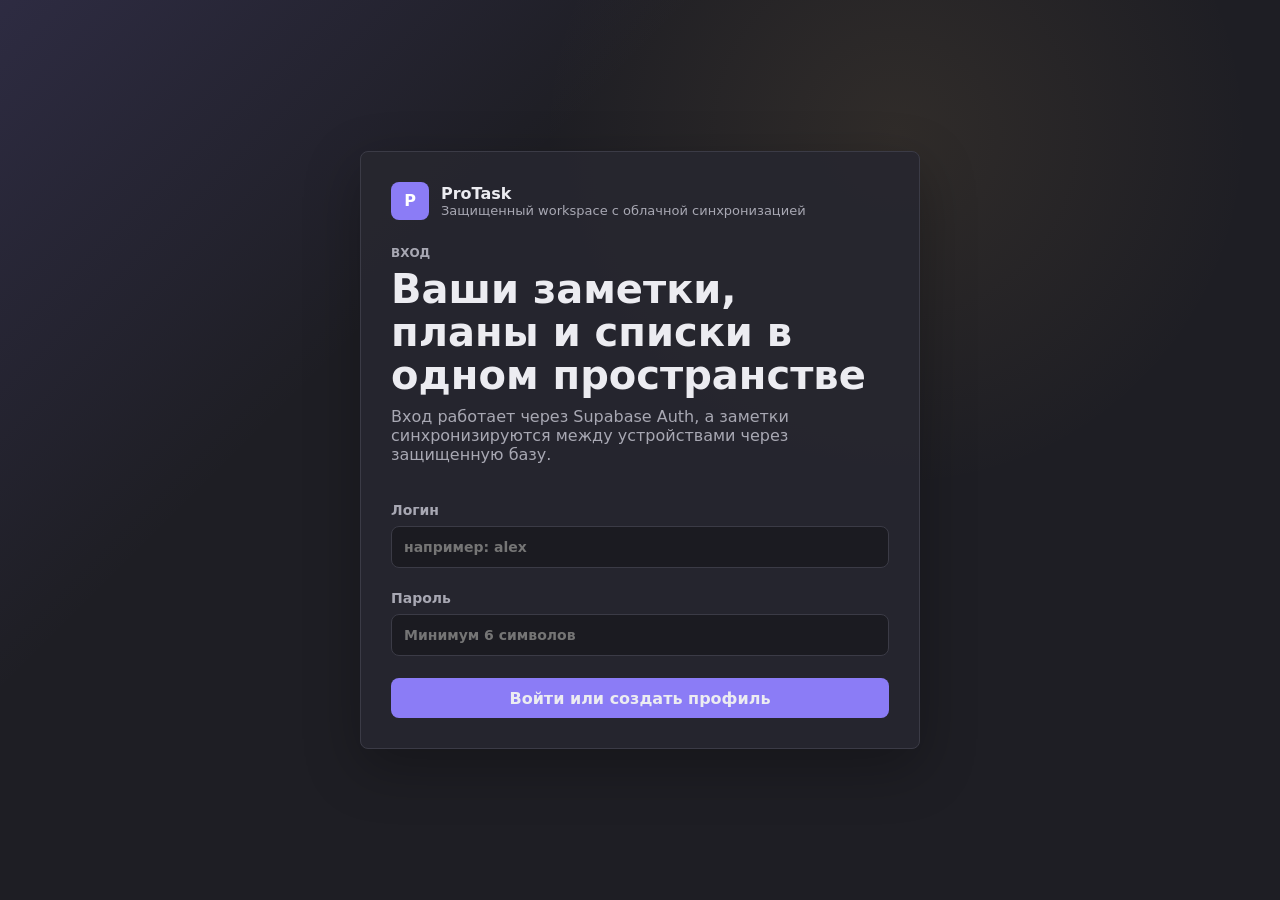
==== index.html @ 18181cb4 "Initial ProTask PWA" ====
<!doctype html>
<html lang="ru">
  <head>
    <meta charset="UTF-8" />
    <meta name="viewport" content="width=device-width, initial-scale=1.0" />
    <meta name="theme-color" content="#1e1e24" />
    <title>ProTask</title>
    <link rel="manifest" href="manifest.webmanifest" />
    <link rel="stylesheet" href="styles.css" />
  </head>
  <body>
    <section id="authView" class="auth-view">
      <form id="authForm" class="auth-form">
        <div class="brand auth-brand">
          <div class="brand-mark">P</div>
          <div>
            <strong>ProTask</strong>
            <span>Защищенный workspace с облачной синхронизацией</span>
          </div>
        </div>

        <div>
          <p class="eyebrow">Вход</p>
          <h1>Ваши заметки, планы и списки в одном пространстве</h1>
          <p class="muted">
            Вход работает через Supabase Auth, а заметки синхронизируются между устройствами через защищенную базу.
          </p>
        </div>

        <label>
          Логин
          <input id="loginInput" type="text" autocomplete="username" placeholder="например: alex" required />
        </label>
        <label>
          Пароль
          <input id="passwordInput" type="password" autocomplete="current-password" minlength="6" placeholder="Минимум 6 символов" required />
        </label>

        <button class="primary-button" type="submit">Войти или создать профиль</button>
      </form>
    </section>

    <div id="appShell" class="app-shell" hidden>
      <aside class="sidebar" aria-label="Заметки">
        <div class="brand">
          <div class="brand-mark">P</div>
          <div>
            <strong>ProTask</strong>
            <span id="syncStatus">Локальный режим</span>
          </div>
        </div>

        <div class="sidebar-actions">
          <button id="newNoteButton" class="primary-button" type="button">Новая заметка</button>
        </div>

        <nav id="noteList" class="note-list" aria-label="Список заметок"></nav>

        <section class="account-panel">
          <p>Профиль</p>
          <strong id="currentUserLabel">Гость</strong>
          <button id="syncNowButton" class="ghost-button" type="button">Синхронизировать</button>
          <button id="installButton" class="ghost-button" type="button" hidden>Установить приложение</button>
          <button id="logoutButton" class="ghost-button" type="button">Выйти</button>
        </section>
      </aside>

      <main class="workspace">
        <header class="topbar">
          <div class="title-group">
            <input id="noteTitleInput" class="note-title-input" type="text" aria-label="Название заметки" />
            <div class="note-meta">
              <strong id="noteTypeLabel">Заметка</strong>
              <span id="savedStatus">Сохранено локально</span>
              <span id="updatedAtLabel"></span>
            </div>
          </div>

          <div class="toolbar">
            <button id="deleteNoteButton" class="danger-button" type="button">Удалить</button>
          </div>
        </header>

        <section id="editorEmptyState" class="empty-state">
          <h2>Выберите или создайте заметку</h2>
          <p>При создании можно выбрать обычную заметку, интерактивный список или GTD-планировщик.</p>
        </section>

        <section id="editorPanel" class="editor-panel" hidden>
          <textarea id="textEditor" class="text-editor" aria-label="Текст заметки" spellcheck="true"></textarea>
          <div id="listEditor" class="list-editor" aria-label="Список задач" hidden></div>
          <div id="plannerEditor" class="planner-editor" aria-label="Планировщик GTD" hidden></div>
        </section>
      </main>
    </div>

    <div id="noteTypeDialog" class="dialog-backdrop" hidden>
      <section class="dialog" role="dialog" aria-modal="true" aria-labelledby="dialogTitle">
        <div class="dialog-header">
          <div>
            <p class="eyebrow">Новая заметка</p>
            <h2 id="dialogTitle">Что создаем?</h2>
          </div>
          <button id="closeDialogButton" class="icon-button" type="button" aria-label="Закрыть">×</button>
        </div>

        <div class="type-grid">
          <button class="type-card" data-create-type="note" type="button">
            <strong>Заметка</strong>
            <span>Чистое поле для текста, идей и набросков.</span>
          </button>
          <button class="type-card" data-create-type="list" type="button">
            <strong>Список</strong>
            <span>Строки с галочками: Enter сразу добавляет новый пункт.</span>
          </button>
          <button class="type-card" data-create-type="planner" type="button">
            <strong>Планировщик</strong>
            <span>GTD-доска с колонками и цветной важностью задач.</span>
          </button>
        </div>
      </section>
    </div>

    <script src="app.js" type="module"></script>
  </body>
</html>
---- styles.css ----
:root {
  color-scheme: dark;
  --bg: #1e1e24;
  --sidebar: #24242c;
  --sidebar-2: #2b2b34;
  --panel: #26262f;
  --panel-soft: #30303a;
  --ink: #ececf1;
  --muted: #a8a8b3;
  --line: #3b3b46;
  --brand: #8b7cf6;
  --brand-2: #6f62d9;
  --accent: #d0a85c;
  --danger: #d56b6b;
  --normal: #5ba97a;
  --important: #6f8edb;
  --priority: #e07aa8;
  --shadow: 0 18px 55px rgba(0, 0, 0, 0.28);
}

* {
  box-sizing: border-box;
}

[hidden] {
  display: none !important;
}

body {
  margin: 0;
  min-height: 100vh;
  background: var(--bg);
  color: var(--ink);
  font-family: Inter, ui-sans-serif, system-ui, -apple-system, BlinkMacSystemFont, "Segoe UI", sans-serif;
}

button,
input,
select,
textarea {
  font: inherit;
}

button {
  cursor: pointer;
}

.auth-view {
  display: grid;
  min-height: 100vh;
  place-items: center;
  padding: 24px;
  background:
    linear-gradient(135deg, rgba(139, 124, 246, 0.14), transparent 32%),
    radial-gradient(circle at 70% 15%, rgba(208, 168, 92, 0.1), transparent 30%),
    var(--bg);
}

.auth-form {
  display: grid;
  gap: 22px;
  width: min(560px, 100%);
  padding: 30px;
  border: 1px solid var(--line);
  border-radius: 8px;
  background: rgba(38, 38, 47, 0.92);
  box-shadow: var(--shadow);
}

.app-shell {
  display: grid;
  grid-template-columns: 310px minmax(0, 1fr);
  min-height: 100vh;
}

.sidebar {
  display: flex;
  flex-direction: column;
  gap: 18px;
  min-width: 0;
  padding: 18px;
  background: var(--sidebar);
  border-right: 1px solid var(--line);
}

.brand {
  display: flex;
  align-items: center;
  min-width: 0;
  gap: 12px;
}

.auth-brand {
  padding-bottom: 4px;
}

.brand-mark {
  display: grid;
  flex: 0 0 auto;
  place-items: center;
  width: 38px;
  height: 38px;
  border-radius: 8px;
  background: var(--brand);
  color: #fff;
  font-weight: 900;
}

.brand strong,
.brand span,
.account-panel strong {
  display: block;
  overflow: hidden;
  text-overflow: ellipsis;
  white-space: nowrap;
}

.brand span,
.muted,
.eyebrow,
.account-panel p,
.note-meta {
  color: var(--muted);
}

.brand span,
.note-meta,
.account-panel p {
  font-size: 13px;
}

.eyebrow {
  margin: 0 0 8px;
  font-size: 12px;
  font-weight: 800;
  letter-spacing: 0;
  text-transform: uppercase;
}

h1,
h2,
h3,
p {
  margin-top: 0;
}

h1 {
  margin-bottom: 10px;
  font-size: 40px;
  line-height: 1.08;
  letter-spacing: 0;
}

h2 {
  margin-bottom: 8px;
  font-size: 22px;
}

h3 {
  margin-bottom: 0;
  font-size: 15px;
}

label {
  display: grid;
  gap: 8px;
  color: var(--muted);
  font-size: 14px;
  font-weight: 700;
}

input,
select,
textarea {
  width: 100%;
  border: 1px solid var(--line);
  border-radius: 8px;
  background: #1b1b21;
  color: var(--ink);
}

input,
select {
  min-height: 42px;
  padding: 0 12px;
}

textarea {
  resize: none;
}

input:focus,
select:focus,
textarea:focus,
button:focus-visible {
  outline: 3px solid rgba(139, 124, 246, 0.28);
  outline-offset: 2px;
}

.primary-button,
.ghost-button,
.danger-button,
.icon-button,
.primary-link {
  min-height: 40px;
  border-radius: 8px;
  padding: 0 13px;
  border: 1px solid transparent;
  color: var(--ink);
  font-weight: 750;
}

.primary-button,
.primary-link {
  display: inline-grid;
  place-items: center;
  background: var(--brand);
  text-decoration: none;
}

.primary-button:hover,
.primary-link:hover {
  background: var(--brand-2);
}

.ghost-button {
  background: var(--panel-soft);
  border-color: var(--line);
}

.danger-button {
  background: rgba(213, 107, 107, 0.12);
  border-color: rgba(213, 107, 107, 0.42);
  color: #ffd6d6;
}

.icon-button {
  width: 40px;
  padding: 0;
  background: var(--panel-soft);
  border-color: var(--line);
  font-size: 24px;
  line-height: 1;
}

.sidebar-actions {
  display: grid;
}

.note-list {
  display: grid;
  gap: 6px;
  min-height: 0;
  overflow: auto;
  padding-right: 2px;
}

.note-item {
  display: grid;
  gap: 5px;
  width: 100%;
  min-height: 58px;
  padding: 10px;
  border: 1px solid transparent;
  border-radius: 8px;
  background: transparent;
  color: var(--ink);
  text-align: left;
}

.note-item:hover,
.note-item.active {
  background: var(--sidebar-2);
  border-color: var(--line);
}

.note-item strong,
.note-item span {
  overflow: hidden;
  text-overflow: ellipsis;
  white-space: nowrap;
}

.note-item span {
  color: var(--muted);
  font-size: 12px;
}

.account-panel {
  display: grid;
  gap: 10px;
  margin-top: auto;
  padding: 14px;
  border: 1px solid var(--line);
  border-radius: 8px;
  background: rgba(255, 255, 255, 0.03);
}

.account-panel p {
  margin: 0;
}

.workspace {
  display: grid;
  grid-template-rows: auto 1fr;
  min-width: 0;
  padding: 22px;
}

.topbar {
  display: grid;
  grid-template-columns: minmax(0, 1fr) auto;
  gap: 18px;
  align-items: start;
  padding-bottom: 18px;
  border-bottom: 1px solid var(--line);
}

.title-group {
  min-width: 0;
}

.note-title-input {
  min-height: 48px;
  padding: 0;
  border: 0;
  background: transparent;
  font-size: 34px;
  font-weight: 850;
  line-height: 1.1;
}

.note-title-input:focus {
  outline: none;
}

.note-meta {
  display: flex;
  flex-wrap: wrap;
  gap: 10px;
  min-height: 20px;
  margin-top: 2px;
}

.note-meta strong {
  color: var(--accent);
}

.toolbar {
  display: flex;
  flex-wrap: wrap;
  justify-content: flex-end;
  gap: 8px;
}

.editor-panel {
  min-height: 0;
  padding-top: 18px;
}

.text-editor {
  min-height: calc(100vh - 132px);
  padding: 20px;
  border-color: transparent;
  background: transparent;
  color: var(--ink);
  font-family: ui-monospace, SFMono-Regular, Menlo, Monaco, Consolas, "Liberation Mono", monospace;
  font-size: 15px;
  line-height: 1.65;
}

.text-editor:focus {
  border-color: var(--line);
  background: rgba(255, 255, 255, 0.02);
}

.list-editor {
  display: grid;
  gap: 8px;
  max-width: 900px;
}

.list-row {
  display: grid;
  grid-template-columns: 24px minmax(0, 1fr);
  gap: 10px;
  align-items: center;
  min-height: 44px;
}

.list-check {
  width: 20px;
  min-height: 20px;
  accent-color: var(--brand);
}

.list-text {
  min-height: 44px;
  border-color: transparent;
  background: transparent;
}

.list-text:focus {
  border-color: var(--line);
  background: rgba(255, 255, 255, 0.025);
}

.list-row:has(.list-check:checked) .list-text {
  color: var(--muted);
  text-decoration: line-through;
}

.planner-editor {
  display: grid;
  grid-template-columns: repeat(4, minmax(210px, 1fr));
  gap: 12px;
  align-items: start;
  min-height: calc(100vh - 150px);
  overflow-x: auto;
}

.planner-column {
  display: grid;
  grid-template-rows: auto minmax(120px, 1fr) auto;
  gap: 10px;
  min-height: calc(100vh - 160px);
  padding: 12px;
  border: 1px solid var(--line);
  border-radius: 8px;
  background: rgba(255, 255, 255, 0.025);
  transition: border-color 0.15s ease, background 0.15s ease;
}

.planner-column.drag-over {
  border-color: var(--brand);
  background: rgba(139, 124, 246, 0.1);
}

.planner-column header {
  display: flex;
  align-items: center;
  justify-content: space-between;
  gap: 10px;
}

.planner-column header span {
  display: grid;
  place-items: center;
  min-width: 26px;
  height: 26px;
  border-radius: 8px;
  background: var(--panel-soft);
  color: var(--muted);
  font-size: 13px;
  font-weight: 800;
}

.planner-cards {
  display: grid;
  align-content: start;
  gap: 8px;
}

.planner-card {
  display: grid;
  gap: 8px;
  padding: 0;
  border: 1px solid var(--line);
  border-left-width: 4px;
  border-radius: 8px;
  background: var(--panel);
  overflow: hidden;
  cursor: grab;
}

.planner-card.dragging {
  opacity: 0.55;
}

.planner-card.priority-normal {
  border-left-color: var(--normal);
}

.planner-card.priority-important {
  border-left-color: var(--important);
}

.planner-card.priority-priority {
  border-left-color: var(--priority);
}

.planner-card-summary {
  display: grid;
  width: 100%;
  min-height: 52px;
  padding: 10px;
  border: 0;
  background: transparent;
  color: var(--ink);
  cursor: grab;
  text-align: left;
}

.planner-card-title {
  overflow-wrap: anywhere;
}

.planner-card-details {
  display: grid;
  gap: 8px;
  padding: 0 10px 10px;
}

.priority-pills {
  display: grid;
  grid-template-columns: repeat(3, minmax(0, 1fr));
  gap: 6px;
}

.priority-pill {
  min-height: 32px;
  border: 1px solid var(--line);
  border-radius: 8px;
  background: var(--panel-soft);
  color: var(--ink);
  font-size: 12px;
  font-weight: 800;
}

.priority-pill.active {
  border-color: transparent;
}

.priority-pill.priority-normal.active {
  background: rgba(91, 169, 122, 0.35);
}

.priority-pill.priority-important.active {
  background: rgba(111, 142, 219, 0.38);
}

.priority-pill.priority-priority.active {
  background: rgba(224, 122, 168, 0.4);
}

.planner-card-text {
  min-height: 38px;
}

.planner-card-details .ghost-button,
.planner-card-details .danger-button {
  min-height: 34px;
}

.planner-add-form {
  display: grid;
  grid-template-columns: minmax(0, 1fr);
  gap: 8px;
}

.empty-state {
  align-self: center;
  justify-self: center;
  width: min(520px, 100%);
  padding: 34px;
  border: 1px dashed var(--line);
  border-radius: 8px;
  background: rgba(255, 255, 255, 0.025);
  text-align: center;
}

.dialog-backdrop {
  position: fixed;
  inset: 0;
  z-index: 10;
  display: grid;
  place-items: center;
  padding: 18px;
  background: rgba(11, 11, 14, 0.72);
  backdrop-filter: blur(8px);
}

.dialog {
  display: grid;
  gap: 18px;
  width: min(720px, 100%);
  padding: 22px;
  border: 1px solid var(--line);
  border-radius: 8px;
  background: var(--panel);
  box-shadow: var(--shadow);
}

.dialog-header {
  display: flex;
  justify-content: space-between;
  gap: 16px;
}

.type-grid {
  display: grid;
  grid-template-columns: repeat(3, minmax(0, 1fr));
  gap: 10px;
}

.type-card {
  display: grid;
  gap: 8px;
  min-height: 150px;
  padding: 16px;
  border: 1px solid var(--line);
  border-radius: 8px;
  background: var(--sidebar-2);
  color: var(--ink);
  text-align: left;
}

.type-card:hover {
  border-color: var(--brand);
  background: rgba(139, 124, 246, 0.12);
}

.type-card strong {
  font-size: 18px;
}

.type-card span {
  color: var(--muted);
  line-height: 1.45;
}

@media (max-width: 1080px) {
  .planner-editor {
    grid-template-columns: repeat(4, minmax(240px, 1fr));
  }
}

@media (max-width: 940px) {
  .app-shell {
    grid-template-columns: 1fr;
  }

  .sidebar {
    border-right: 0;
    border-bottom: 1px solid var(--line);
  }

  .note-list {
    grid-auto-flow: column;
    grid-auto-columns: minmax(180px, 1fr);
    overflow-x: auto;
  }

  .account-panel {
    margin-top: 0;
  }

  .topbar {
    grid-template-columns: 1fr;
  }

  .toolbar {
    justify-content: flex-start;
  }

  .text-editor {
    min-height: 50vh;
  }

  .planner-editor {
    min-height: 54vh;
  }

  .workspace {
    padding: 16px;
  }

  .type-grid {
    grid-template-columns: 1fr;
  }

  h1,
  .note-title-input {
    font-size: 30px;
  }
}
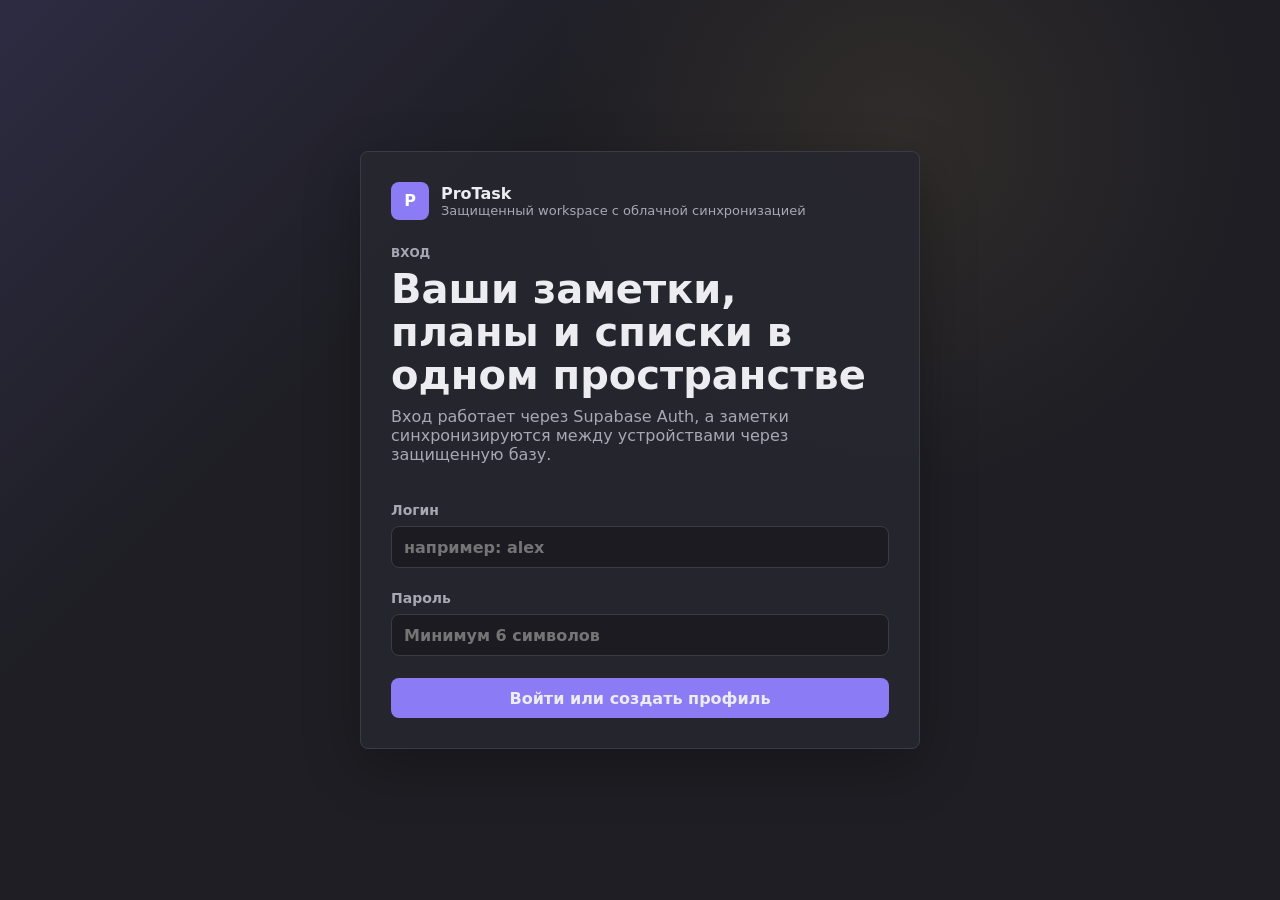
==== commit 379a8a9c: "Improve mobile navigation and note organization" ====
--- a/index.html
+++ b/index.html
@@ -41,6 +41,7 @@
     </section>
 
     <div id="appShell" class="app-shell" hidden>
+      <button id="menuButton" class="mobile-menu-button" type="button" aria-label="Открыть меню">☰</button>
       <aside class="sidebar" aria-label="Заметки">
         <div class="brand">
           <div class="brand-mark">P</div>
@@ -52,6 +53,7 @@
 
         <div class="sidebar-actions">
           <button id="newNoteButton" class="primary-button" type="button">Новая заметка</button>
+          <button id="newFolderButton" class="ghost-button" type="button">Новая папка</button>
         </div>
 
         <nav id="noteList" class="note-list" aria-label="Список заметок"></nav>
@@ -71,12 +73,17 @@
             <input id="noteTitleInput" class="note-title-input" type="text" aria-label="Название заметки" />
             <div class="note-meta">
               <strong id="noteTypeLabel">Заметка</strong>
+              <label class="folder-select-label">
+                Папка
+                <select id="folderSelect" aria-label="Папка заметки"></select>
+              </label>
               <span id="savedStatus">Сохранено локально</span>
               <span id="updatedAtLabel"></span>
             </div>
           </div>
 
           <div class="toolbar">
+            <button id="insertFoldButton" class="ghost-button" type="button">Свертка</button>
             <button id="deleteNoteButton" class="danger-button" type="button">Удалить</button>
           </div>
         </header>
@@ -88,6 +95,7 @@
 
         <section id="editorPanel" class="editor-panel" hidden>
           <textarea id="textEditor" class="text-editor" aria-label="Текст заметки" spellcheck="true"></textarea>
+          <div id="foldPreview" class="fold-preview" hidden></div>
           <div id="listEditor" class="list-editor" aria-label="Список задач" hidden></div>
           <div id="plannerEditor" class="planner-editor" aria-label="Планировщик GTD" hidden></div>
         </section>
--- a/styles.css
+++ b/styles.css
@@ -29,6 +29,7 @@
 body {
   margin: 0;
   min-height: 100vh;
+  overflow-x: hidden;
   background: var(--bg);
   color: var(--ink);
   font-family: Inter, ui-sans-serif, system-ui, -apple-system, BlinkMacSystemFont, "Segoe UI", sans-serif;
@@ -39,6 +40,7 @@
 select,
 textarea {
   font: inherit;
+  font-size: 16px;
 }
 
 button {
@@ -71,6 +73,10 @@
   display: grid;
   grid-template-columns: 310px minmax(0, 1fr);
   min-height: 100vh;
+}
+
+.mobile-menu-button {
+  display: none;
 }
 
 .sidebar {
@@ -245,6 +251,7 @@
 
 .sidebar-actions {
   display: grid;
+  gap: 8px;
 }
 
 .note-list {
@@ -253,6 +260,51 @@
   min-height: 0;
   overflow: auto;
   padding-right: 2px;
+}
+
+.folder-group {
+  display: grid;
+  gap: 5px;
+}
+
+.folder-group.drag-over {
+  outline: 2px solid rgba(139, 124, 246, 0.45);
+  outline-offset: 2px;
+  border-radius: 8px;
+}
+
+.folder-toggle {
+  display: grid;
+  grid-template-columns: auto minmax(0, 1fr);
+  gap: 8px;
+  align-items: center;
+  min-height: 34px;
+  padding: 0 8px;
+  border: 0;
+  border-radius: 8px;
+  background: transparent;
+  color: var(--muted);
+  text-align: left;
+}
+
+.folder-toggle:hover {
+  background: var(--sidebar-2);
+  color: var(--ink);
+}
+
+.folder-toggle strong {
+  overflow: hidden;
+  text-overflow: ellipsis;
+  white-space: nowrap;
+}
+
+.folder-notes {
+  display: grid;
+  gap: 5px;
+}
+
+.folder-group.collapsed .folder-notes {
+  display: none;
 }
 
 .note-item {
@@ -266,6 +318,10 @@
   background: transparent;
   color: var(--ink);
   text-align: left;
+}
+
+.note-item.dragging {
+  opacity: 0.55;
 }
 
 .note-item:hover,
@@ -342,6 +398,20 @@
   margin-top: 2px;
 }
 
+.folder-select-label {
+  display: grid;
+  grid-template-columns: auto 150px;
+  gap: 8px;
+  align-items: center;
+  color: var(--muted);
+  font-size: 13px;
+  font-weight: 700;
+}
+
+.folder-select-label select {
+  min-height: 30px;
+}
+
 .note-meta strong {
   color: var(--accent);
 }
@@ -359,7 +429,7 @@
 }
 
 .text-editor {
-  min-height: calc(100vh - 132px);
+  min-height: calc(70vh - 132px);
   padding: 20px;
   border-color: transparent;
   background: transparent;
@@ -367,6 +437,34 @@
   font-family: ui-monospace, SFMono-Regular, Menlo, Monaco, Consolas, "Liberation Mono", monospace;
   font-size: 15px;
   line-height: 1.65;
+}
+
+.fold-preview {
+  display: grid;
+  gap: 8px;
+  max-width: 900px;
+  margin-top: 14px;
+}
+
+.fold-block {
+  border: 1px solid var(--line);
+  border-radius: 8px;
+  background: rgba(255, 255, 255, 0.025);
+}
+
+.fold-block summary {
+  cursor: pointer;
+  padding: 12px 14px;
+  font-weight: 800;
+}
+
+.fold-block pre {
+  margin: 0;
+  padding: 0 14px 14px;
+  white-space: pre-wrap;
+  overflow-wrap: anywhere;
+  color: var(--muted);
+  font-family: inherit;
 }
 
 .text-editor:focus {
@@ -636,51 +734,100 @@
 }
 
 @media (max-width: 940px) {
+  body {
+    width: 100%;
+  }
+
   .app-shell {
     grid-template-columns: 1fr;
   }
 
   .sidebar {
-    border-right: 0;
-    border-bottom: 1px solid var(--line);
-  }
-
-  .note-list {
-    grid-auto-flow: column;
-    grid-auto-columns: minmax(180px, 1fr);
-    overflow-x: auto;
-  }
-
-  .account-panel {
-    margin-top: 0;
+    position: fixed;
+    inset: 0 auto 0 0;
+    z-index: 20;
+    width: min(86vw, 340px);
+    transform: translateX(-105%);
+    transition: transform 0.18s ease;
+    border-right: 1px solid var(--line);
+    border-bottom: 0;
+  }
+
+  .app-shell.menu-open .sidebar {
+    transform: translateX(0);
+  }
+
+  .app-shell.menu-open::after {
+    content: "";
+    position: fixed;
+    inset: 0;
+    z-index: 10;
+    background: rgba(0, 0, 0, 0.45);
+  }
+
+  .app-shell.menu-open .mobile-menu-button {
+    z-index: 30;
+  }
+
+  .mobile-menu-button {
+    position: fixed;
+    top: 12px;
+    left: 12px;
+    z-index: 9;
+    display: grid;
+    place-items: center;
+    width: 42px;
+    height: 42px;
+    border: 1px solid var(--line);
+    border-radius: 8px;
+    background: var(--panel);
+    color: var(--ink);
+    font-size: 22px;
   }
 
   .topbar {
     grid-template-columns: 1fr;
+    padding-left: 52px;
+  }
+
+  .text-editor {
+    min-height: 62vh;
+    padding: 12px 0;
+    font-size: 16px;
+  }
+
+  .planner-editor {
+    min-height: 54vh;
+  }
+
+  .workspace {
+    width: 100vw;
+    padding: 14px;
+  }
+
+  .type-grid {
+    grid-template-columns: 1fr;
+  }
+
+  h1,
+  .note-title-input {
+    font-size: 26px;
+  }
+
+  .note-title-input {
+    min-height: 38px;
+  }
+
+  .note-meta {
+    gap: 7px;
+  }
+
+  .folder-select-label {
+    grid-template-columns: 1fr;
+    width: 100%;
   }
 
   .toolbar {
     justify-content: flex-start;
   }
-
-  .text-editor {
-    min-height: 50vh;
-  }
-
-  .planner-editor {
-    min-height: 54vh;
-  }
-
-  .workspace {
-    padding: 16px;
-  }
-
-  .type-grid {
-    grid-template-columns: 1fr;
-  }
-
-  h1,
-  .note-title-input {
-    font-size: 30px;
-  }
-}
+}
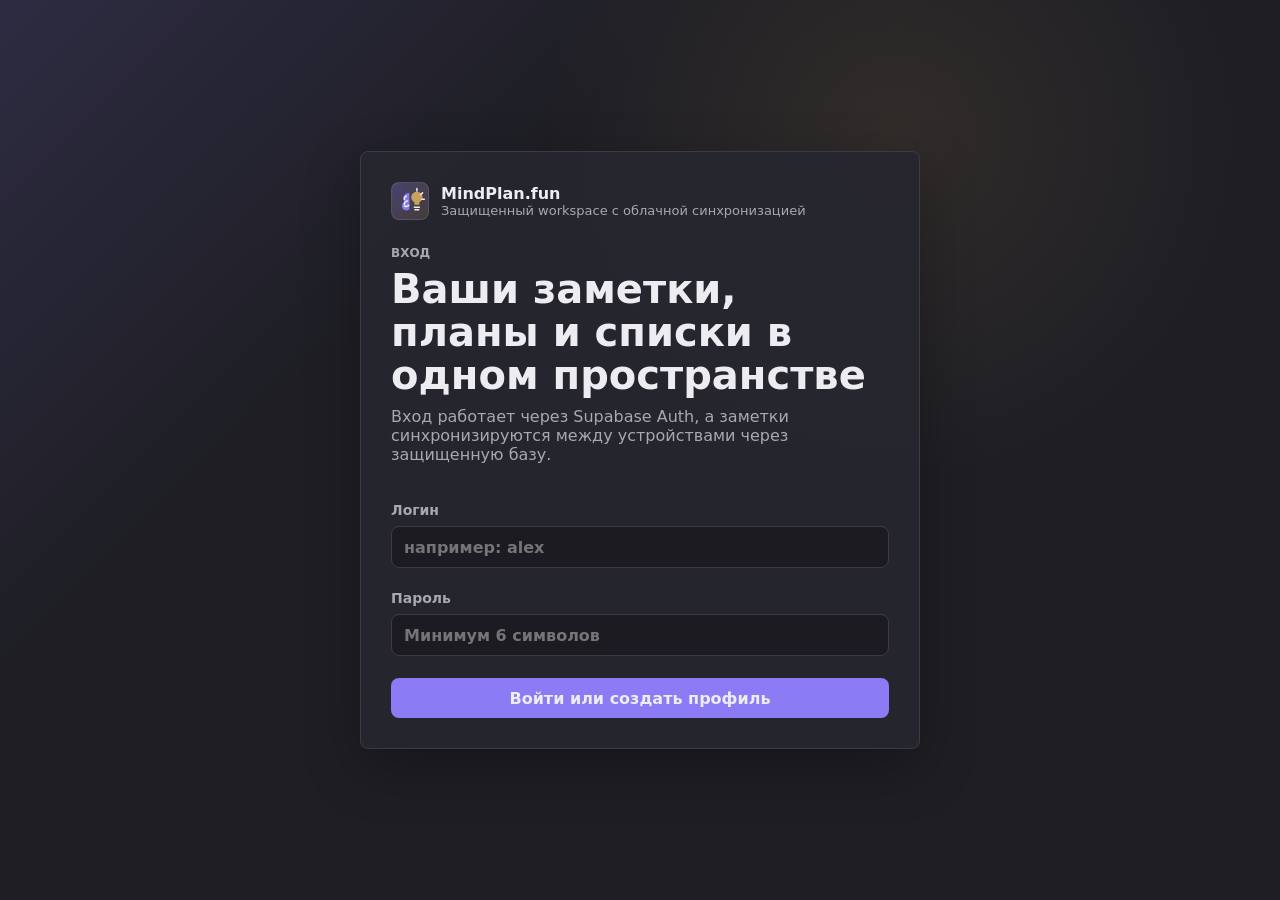
==== commit 49845dbf: "Rebrand app to MindPlan.fun" ====
--- a/index.html
+++ b/index.html
@@ -4,17 +4,25 @@
     <meta charset="UTF-8" />
     <meta name="viewport" content="width=device-width, initial-scale=1.0" />
     <meta name="theme-color" content="#1e1e24" />
-    <title>ProTask</title>
+    <title>MindPlan.fun</title>
     <link rel="manifest" href="manifest.webmanifest" />
     <link rel="stylesheet" href="styles.css" />
   </head>
-  <body>
+  <body class="booting">
     <section id="authView" class="auth-view">
       <form id="authForm" class="auth-form">
         <div class="brand auth-brand">
-          <div class="brand-mark">P</div>
+          <div class="brand-mark" aria-hidden="true">
+            <svg viewBox="0 0 48 48" role="img">
+              <path class="logo-brain" d="M22 11c-5 0-9 4-9 9 0 2 1 4 2 5-2 1-4 4-4 7 0 4 3 7 7 7 2 0 4-1 5-2V11h-1Z"/>
+              <path class="logo-brain-line" d="M18 16c-2 1-3 3-3 5m5 3c-3 0-5 2-5 5m7 2c-2 2-5 2-7 1"/>
+              <path class="logo-bulb" d="M26 18c0-5 4-9 9-9s9 4 9 9c0 4-2 6-5 8v4h-8v-4c-3-2-5-4-5-8Z"/>
+              <path class="logo-base" d="M31 34h8M32 38h6"/>
+              <path class="logo-rays" d="M35 4v4m9 3-3 3m6 7h-4"/>
+            </svg>
+          </div>
           <div>
-            <strong>ProTask</strong>
+            <strong>MindPlan.fun</strong>
             <span>Защищенный workspace с облачной синхронизацией</span>
           </div>
         </div>
@@ -44,9 +52,17 @@
       <button id="menuButton" class="mobile-menu-button" type="button" aria-label="Открыть меню">☰</button>
       <aside class="sidebar" aria-label="Заметки">
         <div class="brand">
-          <div class="brand-mark">P</div>
+          <div class="brand-mark" aria-hidden="true">
+            <svg viewBox="0 0 48 48" role="img">
+              <path class="logo-brain" d="M22 11c-5 0-9 4-9 9 0 2 1 4 2 5-2 1-4 4-4 7 0 4 3 7 7 7 2 0 4-1 5-2V11h-1Z"/>
+              <path class="logo-brain-line" d="M18 16c-2 1-3 3-3 5m5 3c-3 0-5 2-5 5m7 2c-2 2-5 2-7 1"/>
+              <path class="logo-bulb" d="M26 18c0-5 4-9 9-9s9 4 9 9c0 4-2 6-5 8v4h-8v-4c-3-2-5-4-5-8Z"/>
+              <path class="logo-base" d="M31 34h8M32 38h6"/>
+              <path class="logo-rays" d="M35 4v4m9 3-3 3m6 7h-4"/>
+            </svg>
+          </div>
           <div>
-            <strong>ProTask</strong>
+            <strong>MindPlan.fun</strong>
             <span id="syncStatus">Локальный режим</span>
           </div>
         </div>
@@ -73,8 +89,8 @@
             <input id="noteTitleInput" class="note-title-input" type="text" aria-label="Название заметки" />
             <div class="note-meta">
               <strong id="noteTypeLabel">Заметка</strong>
-              <label class="folder-select-label">
-                Папка
+              <label class="folder-select-label" title="Папка">
+                <span>▣</span>
                 <select id="folderSelect" aria-label="Папка заметки"></select>
               </label>
               <span id="savedStatus">Сохранено локально</span>
@@ -83,8 +99,8 @@
           </div>
 
           <div class="toolbar">
-            <button id="insertFoldButton" class="ghost-button" type="button">Свертка</button>
-            <button id="deleteNoteButton" class="danger-button" type="button">Удалить</button>
+            <button id="insertFoldButton" class="ghost-button icon-tool" type="button" title="Добавить свертку" aria-label="Добавить свертку">⌄</button>
+            <button id="deleteNoteButton" class="danger-button icon-tool" type="button" title="Удалить заметку" aria-label="Удалить заметку">×</button>
           </div>
         </header>
 
--- a/styles.css
+++ b/styles.css
@@ -26,6 +26,11 @@
   display: none !important;
 }
 
+.booting .auth-view,
+.booting .app-shell {
+  visibility: hidden;
+}
+
 body {
   margin: 0;
   min-height: 100vh;
@@ -107,9 +112,31 @@
   width: 38px;
   height: 38px;
   border-radius: 8px;
-  background: var(--brand);
-  color: #fff;
-  font-weight: 900;
+  background: linear-gradient(135deg, rgba(139, 124, 246, 0.34), rgba(208, 168, 92, 0.18));
+  border: 1px solid rgba(255, 255, 255, 0.09);
+}
+
+.brand-mark svg {
+  width: 30px;
+  height: 30px;
+}
+
+.logo-brain {
+  fill: rgba(139, 124, 246, 0.95);
+}
+
+.logo-brain-line,
+.logo-base,
+.logo-rays {
+  fill: none;
+  stroke: #ececf1;
+  stroke-linecap: round;
+  stroke-linejoin: round;
+  stroke-width: 2.4;
+}
+
+.logo-bulb {
+  fill: rgba(208, 168, 92, 0.95);
 }
 
 .brand strong,
@@ -232,6 +259,16 @@
 .ghost-button {
   background: var(--panel-soft);
   border-color: var(--line);
+}
+
+.icon-tool {
+  display: grid;
+  place-items: center;
+  width: 40px;
+  min-width: 40px;
+  padding: 0;
+  font-size: 22px;
+  line-height: 1;
 }
 
 .danger-button {
@@ -393,6 +430,7 @@
 .note-meta {
   display: flex;
   flex-wrap: wrap;
+  align-items: center;
   gap: 10px;
   min-height: 20px;
   margin-top: 2px;
@@ -406,6 +444,10 @@
   color: var(--muted);
   font-size: 13px;
   font-weight: 700;
+}
+
+.folder-select-label span {
+  color: var(--accent);
 }
 
 .folder-select-label select {
@@ -441,30 +483,55 @@
 
 .fold-preview {
   display: grid;
-  gap: 8px;
+  gap: 10px;
   max-width: 900px;
-  margin-top: 14px;
+}
+
+.note-text-block,
+.fold-textarea {
+  min-height: 76px;
+  padding: 14px;
+  border-color: transparent;
+  background: transparent;
+  color: var(--ink);
+  font-size: 16px;
+  line-height: 1.6;
+  overflow: hidden;
+}
+
+.note-text-block:focus,
+.fold-textarea:focus {
+  border-color: var(--line);
+  background: rgba(255, 255, 255, 0.025);
 }
 
 .fold-block {
   border: 1px solid var(--line);
   border-radius: 8px;
   background: rgba(255, 255, 255, 0.025);
+  overflow: hidden;
 }
 
 .fold-block summary {
+  display: flex;
+  align-items: center;
+  gap: 8px;
   cursor: pointer;
   padding: 12px 14px;
   font-weight: 800;
 }
 
-.fold-block pre {
-  margin: 0;
+.fold-arrow {
+  width: 18px;
+  color: var(--accent);
+}
+
+.fold-textarea {
+  min-height: 140px;
   padding: 0 14px 14px;
-  white-space: pre-wrap;
-  overflow-wrap: anywhere;
-  color: var(--muted);
-  font-family: inherit;
+  border: 0;
+  border-radius: 0;
+  width: 100%;
 }
 
 .text-editor:focus {
@@ -786,7 +853,7 @@
   }
 
   .topbar {
-    grid-template-columns: 1fr;
+    grid-template-columns: minmax(0, 1fr) auto;
     padding-left: 52px;
   }
 
@@ -819,15 +886,28 @@
   }
 
   .note-meta {
-    gap: 7px;
+    gap: 6px;
   }
 
   .folder-select-label {
-    grid-template-columns: 1fr;
-    width: 100%;
+    grid-template-columns: auto minmax(86px, 120px);
+    width: auto;
+  }
+
+  .folder-select-label select {
+    min-height: 34px;
+    padding: 0 8px;
   }
 
   .toolbar {
-    justify-content: flex-start;
-  }
-}
+    align-self: start;
+    justify-content: flex-end;
+    gap: 6px;
+  }
+
+  .icon-tool {
+    width: 36px;
+    min-width: 36px;
+    min-height: 36px;
+  }
+}
